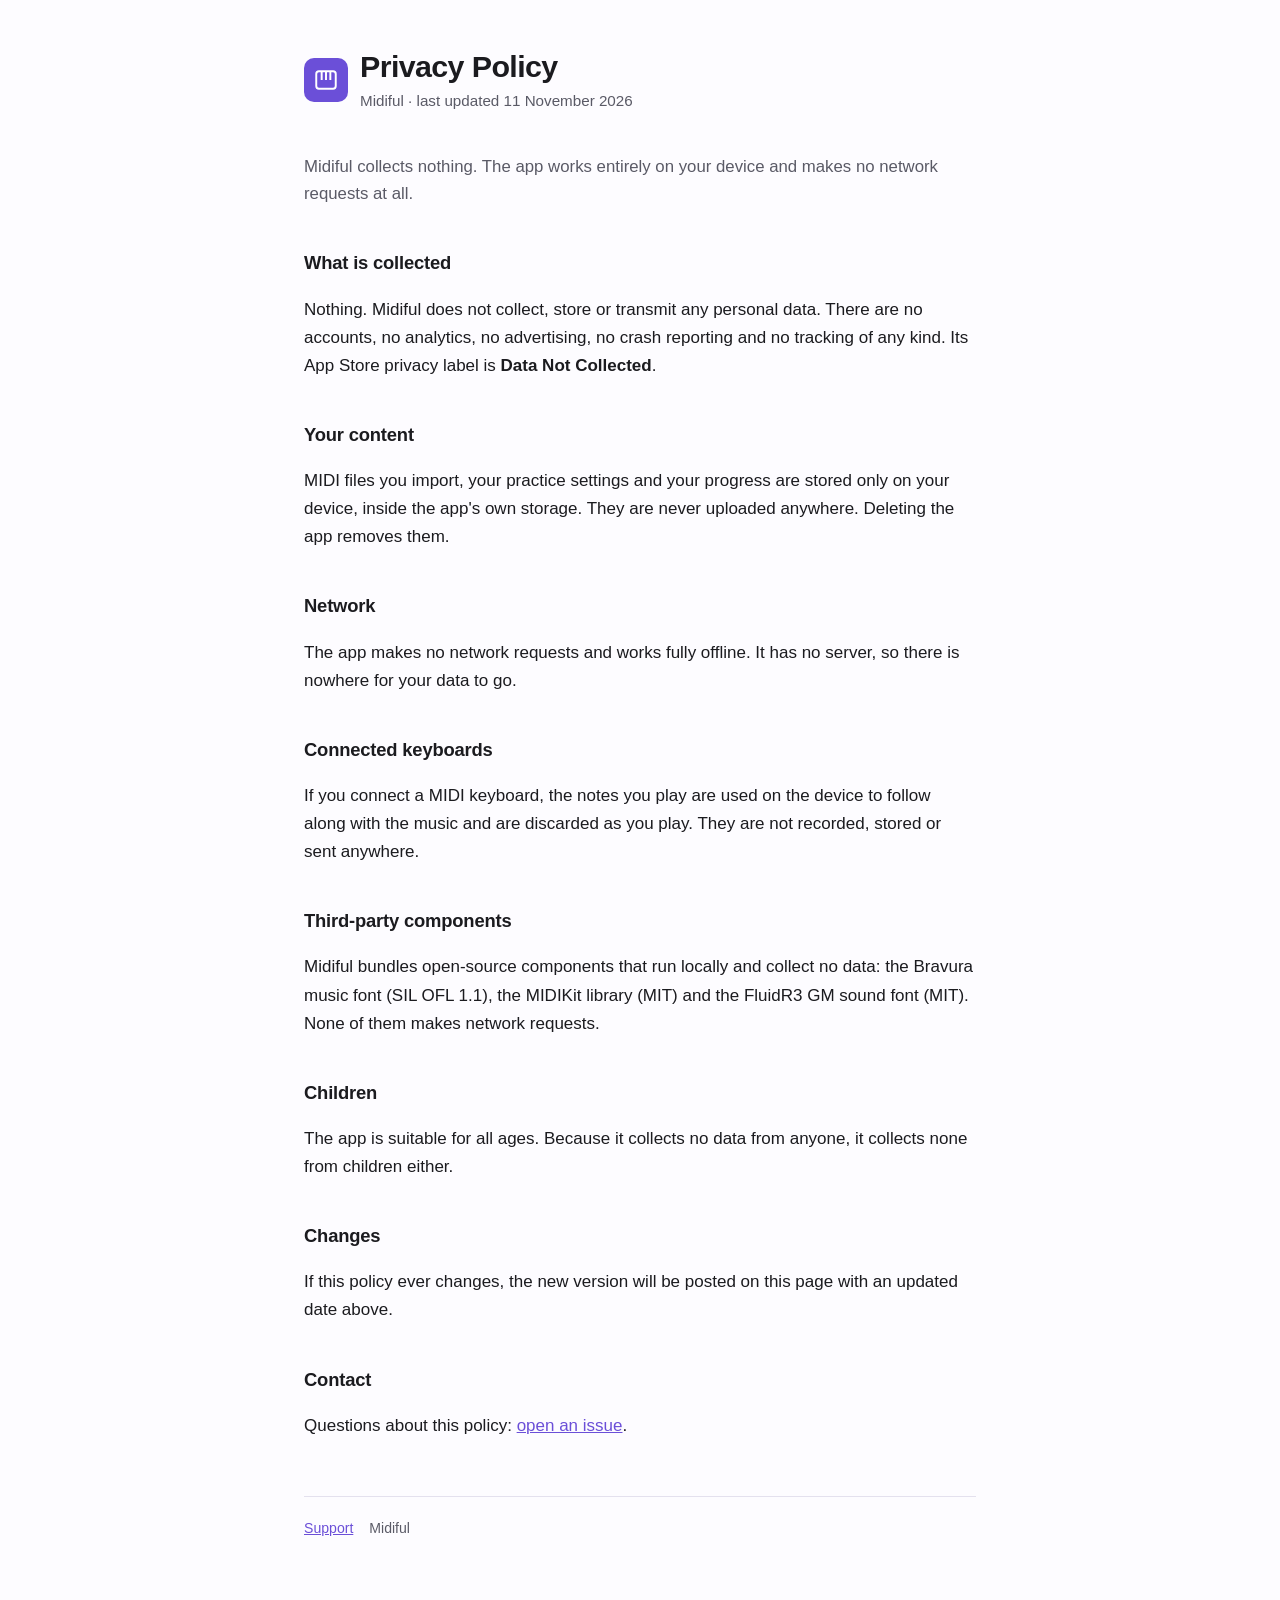
==== privacy.html @ 84e92782 "Support and privacy pages for Midiful Published at https://hopetonfactory.github.io/midiful/ — the S" ====
<!doctype html>
<html lang="en">
<head>
<meta charset="utf-8">
<meta name="viewport" content="width=device-width, initial-scale=1">
<title>Midiful — Privacy Policy</title>
<meta name="description" content="Midiful collects no data. It works entirely on your device and makes no network requests.">
<link rel="stylesheet" href="style.css">
</head>
<body>
<div class="wrap">

<header>
  <div class="mark" aria-hidden="true">
    <svg viewBox="0 0 24 24" fill="none" stroke="#fff" stroke-width="1.8">
      <rect x="3" y="4" width="18" height="16" rx="2.5"/>
      <path d="M8 4v8M12 4v8M16 4v8"/>
    </svg>
  </div>
  <div>
    <h1>Privacy Policy</h1>
    <p>Midiful · last updated 11 November 2026</p>
  </div>
</header>

<p class="lede">Midiful collects nothing. The app works entirely on your device
and makes no network requests at all.</p>

<h2>What is collected</h2>
<p>Nothing. Midiful does not collect, store or transmit any personal data. There
are no accounts, no analytics, no advertising, no crash reporting and no tracking
of any kind. Its App Store privacy label is <strong>Data Not Collected</strong>.</p>

<h2>Your content</h2>
<p>MIDI files you import, your practice settings and your progress are stored only
on your device, inside the app's own storage. They are never uploaded anywhere.
Deleting the app removes them.</p>

<h2>Network</h2>
<p>The app makes no network requests and works fully offline. It has no server, so
there is nowhere for your data to go.</p>

<h2>Connected keyboards</h2>
<p>If you connect a MIDI keyboard, the notes you play are used on the device to
follow along with the music and are discarded as you play. They are not recorded,
stored or sent anywhere.</p>

<h2>Third-party components</h2>
<p>Midiful bundles open-source components that run locally and collect no data:
the Bravura music font (SIL OFL 1.1), the MIDIKit library (MIT) and the FluidR3 GM
sound font (MIT). None of them makes network requests.</p>

<h2>Children</h2>
<p>The app is suitable for all ages. Because it collects no data from anyone, it
collects none from children either.</p>

<h2>Changes</h2>
<p>If this policy ever changes, the new version will be posted on this page with an
updated date above.</p>

<h2>Contact</h2>
<p>Questions about this policy:
<a href="https://github.com/HopetonFactory/midiful/issues/new">open an issue</a>.</p>

<footer>
  <a href="./">Support</a>
  <span>Midiful</span>
</footer>

</div>
</body>
</html>
---- style.css ----
/* Self-contained: no fonts, scripts or assets are fetched from anywhere.
   A privacy page that phones out to a CDN would contradict itself. */
:root {
  --bg: #fdfcff; --fg: #1b1b1f; --muted: #5a5a66;
  --accent: #6b4fd8; --line: #e4e1ee; --card: #ffffff;
}
@media (prefers-color-scheme: dark) {
  :root {
    --bg: #131318; --fg: #e8e6ef; --muted: #a09daf;
    --accent: #a995ff; --line: #2a2833; --card: #1b1a22;
  }
}
* { box-sizing: border-box; }
body {
  margin: 0; background: var(--bg); color: var(--fg);
  font: 17px/1.65 -apple-system, BlinkMacSystemFont, "Segoe UI", Roboto, Helvetica, Arial, sans-serif;
  -webkit-text-size-adjust: 100%;
}
.wrap { max-width: 44rem; margin: 0 auto; padding: 3rem 16px 4rem; }
header { display: flex; align-items: center; gap: .75rem; margin-bottom: 2.5rem; }
.mark {
  width: 44px; height: 44px; border-radius: 10px; flex: none;
  background: var(--accent); display: grid; place-items: center;
}
.mark svg { width: 26px; height: 26px; }
h1 { font-size: 1.9rem; line-height: 1.2; margin: 0; letter-spacing: -.02em; }
header p { margin: .2rem 0 0; color: var(--muted); font-size: .95rem; }
h2 { font-size: 1.15rem; margin: 2.5rem 0 .6rem; letter-spacing: -.01em; }
h3 { font-size: 1rem; margin: 1.6rem 0 .3rem; }
p, li { color: var(--fg); }
.lede { font-size: 1.05rem; color: var(--muted); }
a { color: var(--accent); }
ul { padding-left: 1.2rem; }
li { margin: .3rem 0; }
.card {
  background: var(--card); border: 1px solid var(--line);
  border-radius: 12px; padding: 1.1rem 1.25rem; margin: 1.25rem 0;
}
.btn {
  display: inline-block; background: var(--accent); color: #fff;
  text-decoration: none; font-weight: 600; font-size: .95rem;
  padding: .7rem 1.15rem; border-radius: 9px; margin-top: .3rem;
}
.note { color: var(--muted); font-size: .9rem; }
footer {
  margin-top: 3.5rem; padding-top: 1.25rem; border-top: 1px solid var(--line);
  color: var(--muted); font-size: .88rem;
  display: flex; gap: 1rem; flex-wrap: wrap;
}
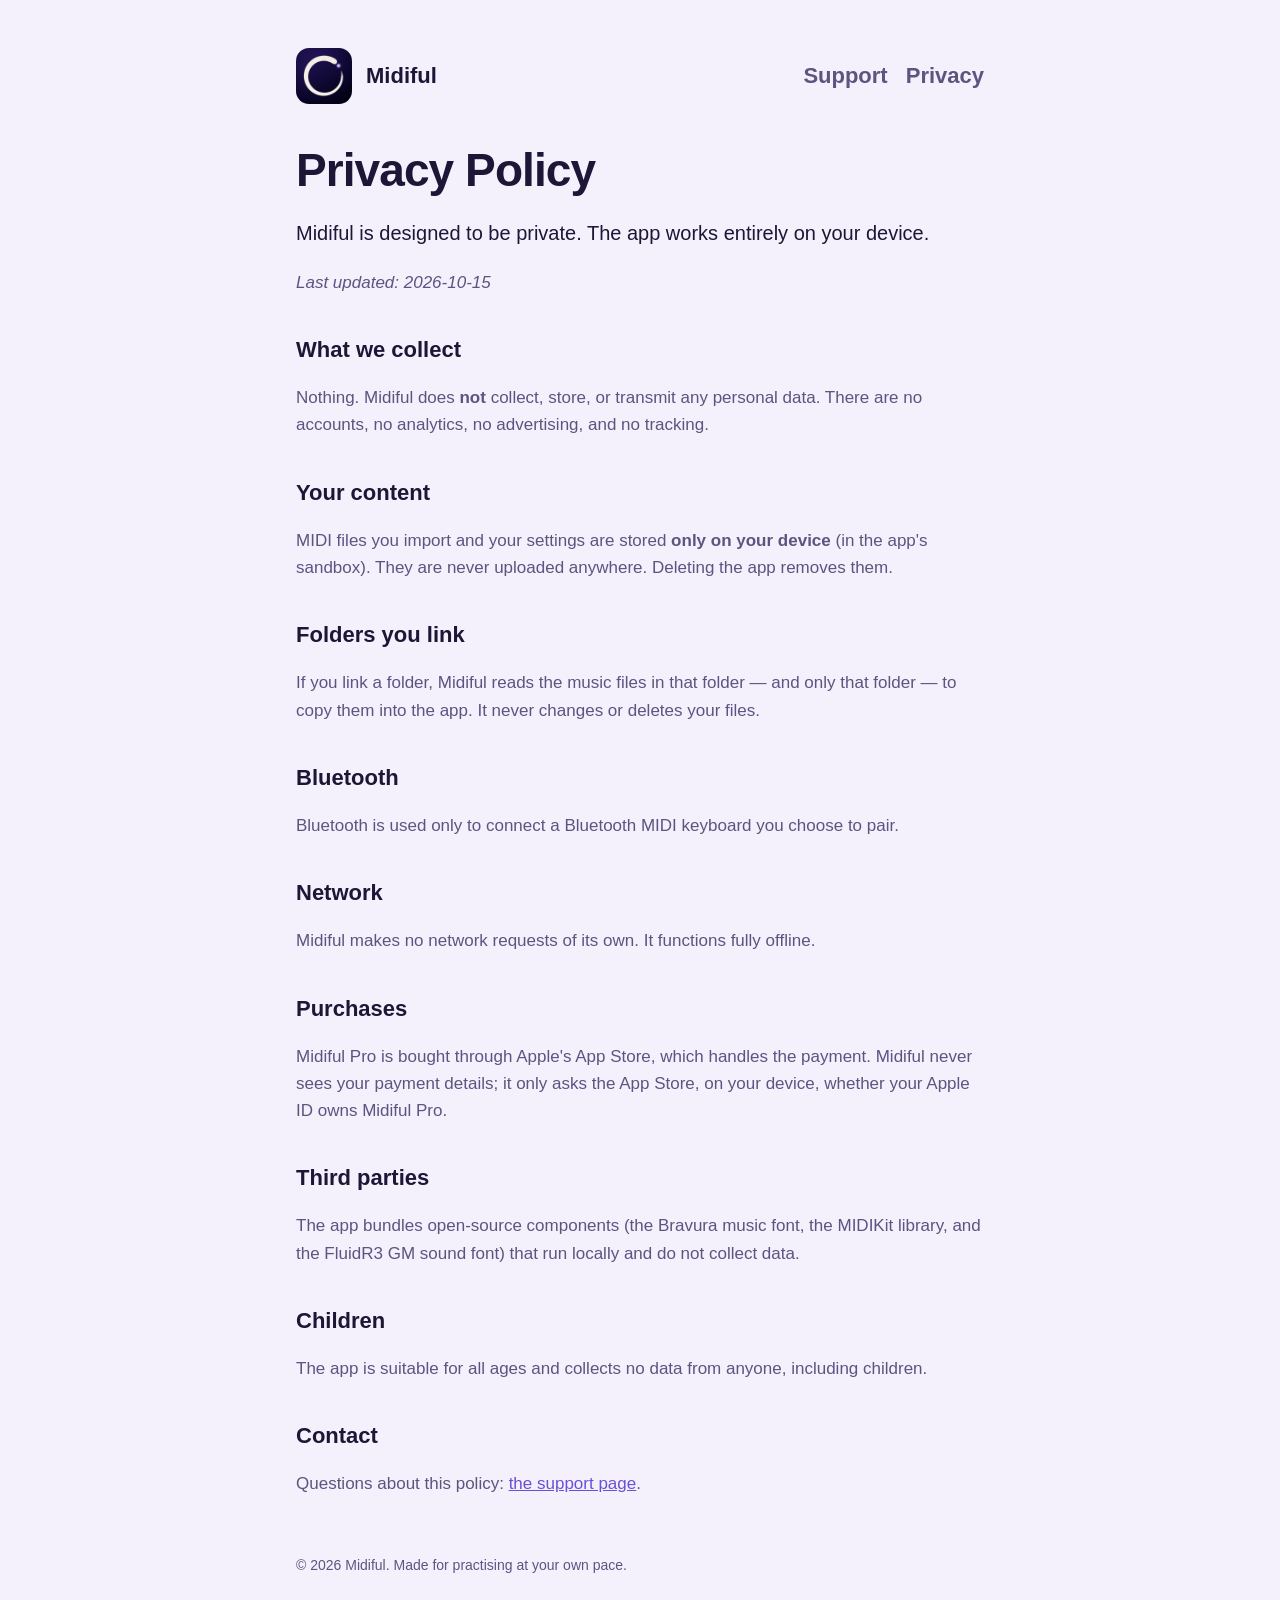
==== commit e9bf41bb: "Sync from pianoflow site/: three pages, real support contact - Adds support.html as the dedicated Su" ====
--- a/privacy.html
+++ b/privacy.html
@@ -4,69 +4,39 @@
 <meta charset="utf-8">
 <meta name="viewport" content="width=device-width, initial-scale=1">
 <title>Midiful — Privacy Policy</title>
-<meta name="description" content="Midiful collects no data. It works entirely on your device and makes no network requests.">
+<meta name="description" content="Midiful collects no data. Everything stays on your device.">
+<link rel="icon" href="mark.png">
 <link rel="stylesheet" href="style.css">
 </head>
 <body>
-<div class="wrap">
-
+<main>
 <header>
-  <div class="mark" aria-hidden="true">
-    <svg viewBox="0 0 24 24" fill="none" stroke="#fff" stroke-width="1.8">
-      <rect x="3" y="4" width="18" height="16" rx="2.5"/>
-      <path d="M8 4v8M12 4v8M16 4v8"/>
-    </svg>
-  </div>
-  <div>
-    <h1>Privacy Policy</h1>
-    <p>Midiful · last updated 11 November 2026</p>
-  </div>
+  <img src="mark.png" alt="">
+  <a href="index.html">Midiful</a>
+  <nav><a href="support.html">Support</a><a href="privacy.html">Privacy</a></nav>
 </header>
-
-<p class="lede">Midiful collects nothing. The app works entirely on your device
-and makes no network requests at all.</p>
-
-<h2>What is collected</h2>
-<p>Nothing. Midiful does not collect, store or transmit any personal data. There
-are no accounts, no analytics, no advertising, no crash reporting and no tracking
-of any kind. Its App Store privacy label is <strong>Data Not Collected</strong>.</p>
-
+<h1>Privacy Policy</h1>
+<p class="lead">Midiful is designed to be private. The app works entirely on your device.</p>
+<p><em>Last updated: 2026-10-15</em></p>
+<h2>What we collect</h2>
+<p>Nothing. Midiful does <strong>not</strong> collect, store, or transmit any personal data. There are no accounts, no analytics, no advertising, and no tracking.</p>
 <h2>Your content</h2>
-<p>MIDI files you import, your practice settings and your progress are stored only
-on your device, inside the app's own storage. They are never uploaded anywhere.
-Deleting the app removes them.</p>
-
+<p>MIDI files you import and your settings are stored <strong>only on your device</strong> (in the app&#x27;s sandbox). They are never uploaded anywhere. Deleting the app removes them.</p>
+<h2>Folders you link</h2>
+<p>If you link a folder, Midiful reads the music files in that folder — and only that folder — to copy them into the app. It never changes or deletes your files.</p>
+<h2>Bluetooth</h2>
+<p>Bluetooth is used only to connect a Bluetooth MIDI keyboard you choose to pair.</p>
 <h2>Network</h2>
-<p>The app makes no network requests and works fully offline. It has no server, so
-there is nowhere for your data to go.</p>
-
-<h2>Connected keyboards</h2>
-<p>If you connect a MIDI keyboard, the notes you play are used on the device to
-follow along with the music and are discarded as you play. They are not recorded,
-stored or sent anywhere.</p>
-
-<h2>Third-party components</h2>
-<p>Midiful bundles open-source components that run locally and collect no data:
-the Bravura music font (SIL OFL 1.1), the MIDIKit library (MIT) and the FluidR3 GM
-sound font (MIT). None of them makes network requests.</p>
-
+<p>Midiful makes no network requests of its own. It functions fully offline.</p>
+<h2>Purchases</h2>
+<p>Midiful Pro is bought through Apple&#x27;s App Store, which handles the payment. Midiful never sees your payment details; it only asks the App Store, on your device, whether your Apple ID owns Midiful Pro.</p>
+<h2>Third parties</h2>
+<p>The app bundles open-source components (the Bravura music font, the MIDIKit library, and the FluidR3 GM sound font) that run locally and do not collect data.</p>
 <h2>Children</h2>
-<p>The app is suitable for all ages. Because it collects no data from anyone, it
-collects none from children either.</p>
-
-<h2>Changes</h2>
-<p>If this policy ever changes, the new version will be posted on this page with an
-updated date above.</p>
-
+<p>The app is suitable for all ages and collects no data from anyone, including children.</p>
 <h2>Contact</h2>
-<p>Questions about this policy:
-<a href="https://github.com/HopetonFactory/midiful/issues/new">open an issue</a>.</p>
-
-<footer>
-  <a href="./">Support</a>
-  <span>Midiful</span>
-</footer>
-
-</div>
+<p>Questions about this policy: <a href="support.html">the support page</a>.</p>
+<footer>© 2026 Midiful. Made for practising at your own pace.</footer>
+</main>
 </body>
 </html>
--- a/style.css
+++ b/style.css
@@ -1,49 +1,33 @@
-/* Self-contained: no fonts, scripts or assets are fetched from anywhere.
-   A privacy page that phones out to a CDN would contradict itself. */
 :root {
-  --bg: #fdfcff; --fg: #1b1b1f; --muted: #5a5a66;
-  --accent: #6b4fd8; --line: #e4e1ee; --card: #ffffff;
+  --bg: #120d26; --surface: #20193d; --text: #f4f1fb; --muted: #b9aed6; --accent: #b9a2ff;
 }
-@media (prefers-color-scheme: dark) {
-  :root {
-    --bg: #131318; --fg: #e8e6ef; --muted: #a09daf;
-    --accent: #a995ff; --line: #2a2833; --card: #1b1a22;
-  }
+@media (prefers-color-scheme: light) {
+  :root:not([data-theme="dark"]) { --bg: #f4f1fd; --surface: #ffffff; --text: #1d1636; --muted: #5d5480; --accent: #6b4fd8; }
 }
 * { box-sizing: border-box; }
 body {
-  margin: 0; background: var(--bg); color: var(--fg);
-  font: 17px/1.65 -apple-system, BlinkMacSystemFont, "Segoe UI", Roboto, Helvetica, Arial, sans-serif;
-  -webkit-text-size-adjust: 100%;
+  margin: 0; background: var(--bg); color: var(--text);
+  font: 17px/1.6 -apple-system, BlinkMacSystemFont, "Segoe UI", Inter, sans-serif;
 }
-.wrap { max-width: 44rem; margin: 0 auto; padding: 3rem 16px 4rem; }
-header { display: flex; align-items: center; gap: .75rem; margin-bottom: 2.5rem; }
-.mark {
-  width: 44px; height: 44px; border-radius: 10px; flex: none;
-  background: var(--accent); display: grid; place-items: center;
+main { max-width: 720px; margin: 0 auto; padding: 48px 16px 64px; }
+header { display: flex; align-items: center; gap: 14px; margin-bottom: 40px; }
+header img { width: 56px; height: 56px; border-radius: 13px; }
+header a { color: var(--text); text-decoration: none; font-weight: 700; font-size: 22px; }
+nav { margin-left: auto; display: flex; gap: 18px; font-size: 15px; }
+nav a { color: var(--muted); text-decoration: none; }
+nav a:hover, a { color: var(--accent); }
+h1 { font-size: clamp(32px, 7vw, 46px); line-height: 1.15; margin: 0 0 16px; letter-spacing: -0.02em; }
+h2 { font-size: 22px; margin: 36px 0 8px; }
+p, li { color: var(--muted); }
+.lead { font-size: 20px; color: var(--text); }
+.btn {
+  display: inline-block; background: var(--accent); color: var(--bg);
+  text-decoration: none; font-weight: 600; padding: 13px 22px;
+  border-radius: 12px; margin: 8px 0 4px;
 }
-.mark svg { width: 26px; height: 26px; }
-h1 { font-size: 1.9rem; line-height: 1.2; margin: 0; letter-spacing: -.02em; }
-header p { margin: .2rem 0 0; color: var(--muted); font-size: .95rem; }
-h2 { font-size: 1.15rem; margin: 2.5rem 0 .6rem; letter-spacing: -.01em; }
-h3 { font-size: 1rem; margin: 1.6rem 0 .3rem; }
-p, li { color: var(--fg); }
-.lede { font-size: 1.05rem; color: var(--muted); }
-a { color: var(--accent); }
-ul { padding-left: 1.2rem; }
-li { margin: .3rem 0; }
-.card {
-  background: var(--card); border: 1px solid var(--line);
-  border-radius: 12px; padding: 1.1rem 1.25rem; margin: 1.25rem 0;
-}
-.btn {
-  display: inline-block; background: var(--accent); color: #fff;
-  text-decoration: none; font-weight: 600; font-size: .95rem;
-  padding: .7rem 1.15rem; border-radius: 9px; margin-top: .3rem;
-}
-.note { color: var(--muted); font-size: .9rem; }
-footer {
-  margin-top: 3.5rem; padding-top: 1.25rem; border-top: 1px solid var(--line);
-  color: var(--muted); font-size: .88rem;
-  display: flex; gap: 1rem; flex-wrap: wrap;
-}
+.btn:hover { filter: brightness(1.08); }
+.cards { display: grid; grid-template-columns: repeat(auto-fit, minmax(200px, 1fr)); gap: 12px; margin: 32px 0; }
+.card { background: var(--surface); border-radius: 16px; padding: 18px 20px; }
+.card h3 { margin: 0 0 6px; font-size: 17px; color: var(--text); }
+.card p { margin: 0; font-size: 15px; }
+footer { margin-top: 56px; font-size: 14px; color: var(--muted); }
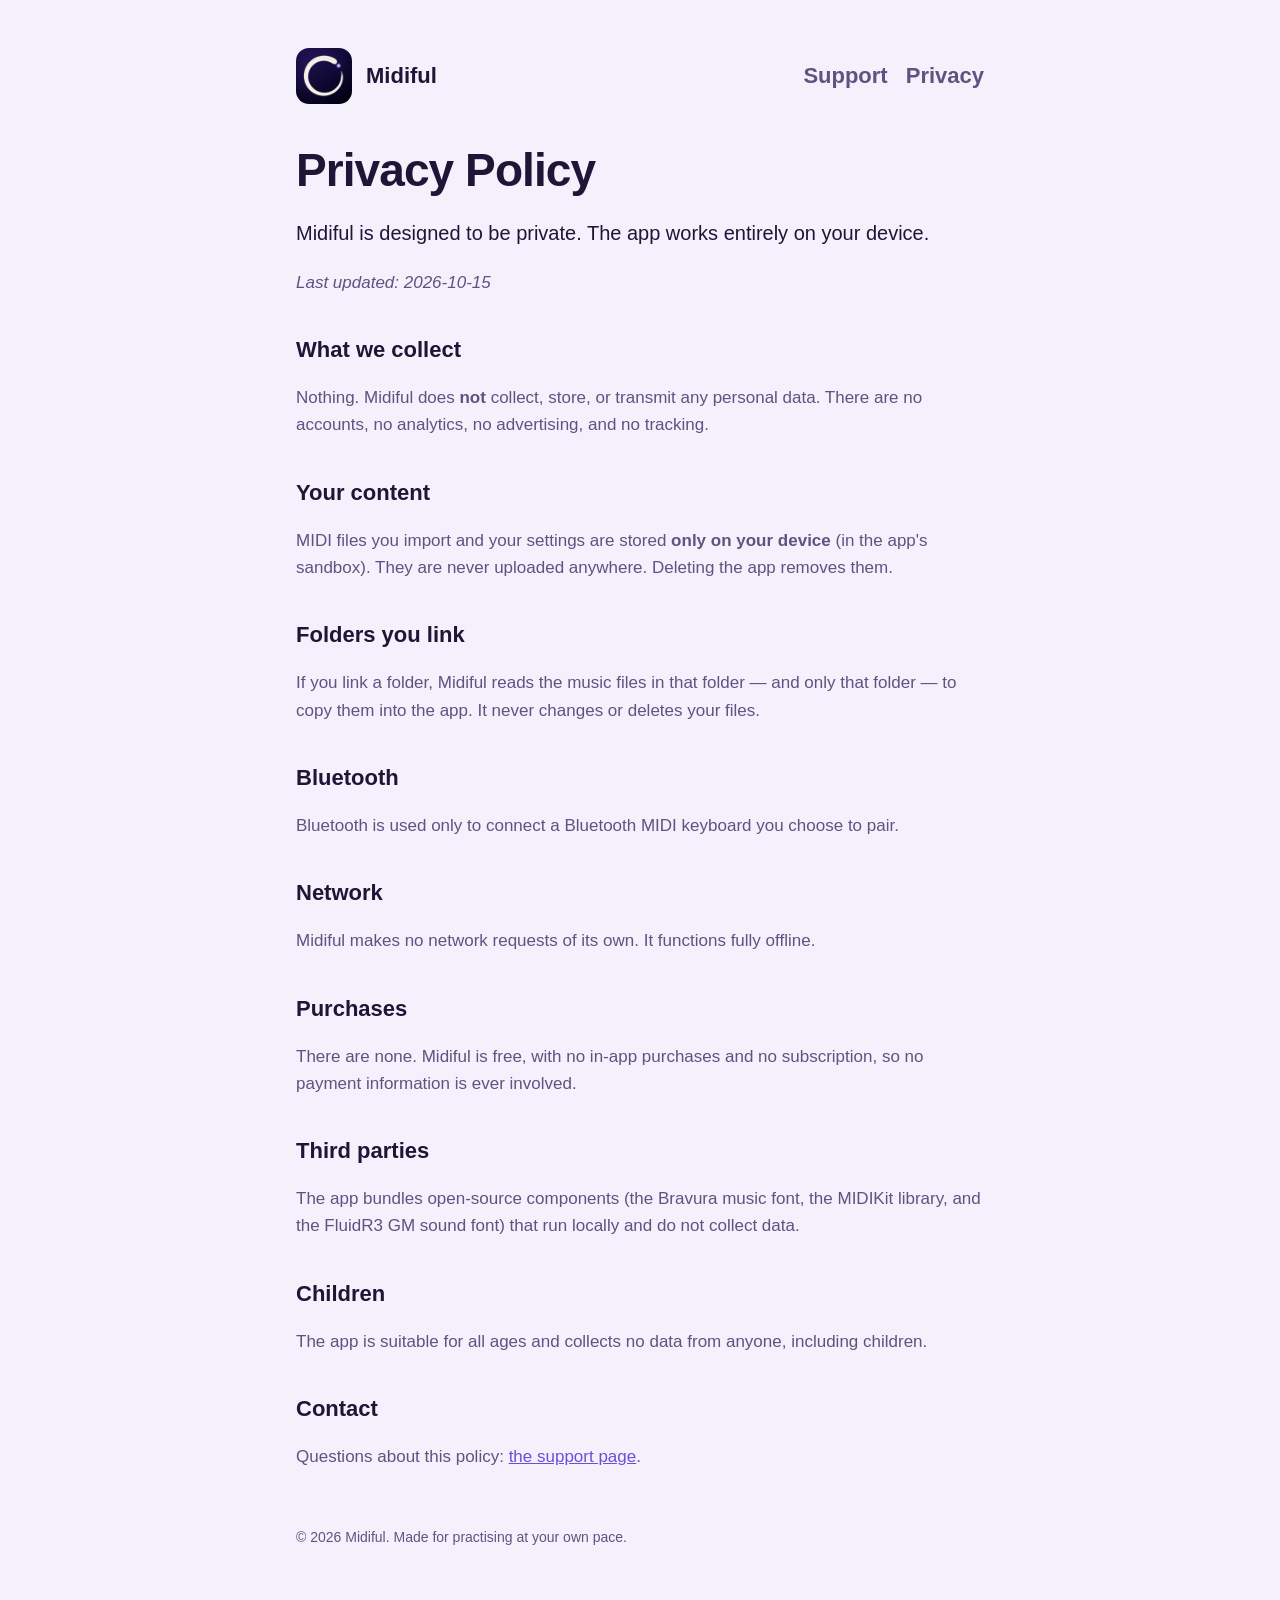
==== commit 9f1b2672: "Sync: the app is free, there are no purchases Midiful ships with no in-app purchase (DEC-J6BT), so t" ====
--- a/privacy.html
+++ b/privacy.html
@@ -29,7 +29,7 @@
 <h2>Network</h2>
 <p>Midiful makes no network requests of its own. It functions fully offline.</p>
 <h2>Purchases</h2>
-<p>Midiful Pro is bought through Apple&#x27;s App Store, which handles the payment. Midiful never sees your payment details; it only asks the App Store, on your device, whether your Apple ID owns Midiful Pro.</p>
+<p>There are none. Midiful is free, with no in-app purchases and no subscription, so no payment information is ever involved.</p>
 <h2>Third parties</h2>
 <p>The app bundles open-source components (the Bravura music font, the MIDIKit library, and the FluidR3 GM sound font) that run locally and do not collect data.</p>
 <h2>Children</h2>
